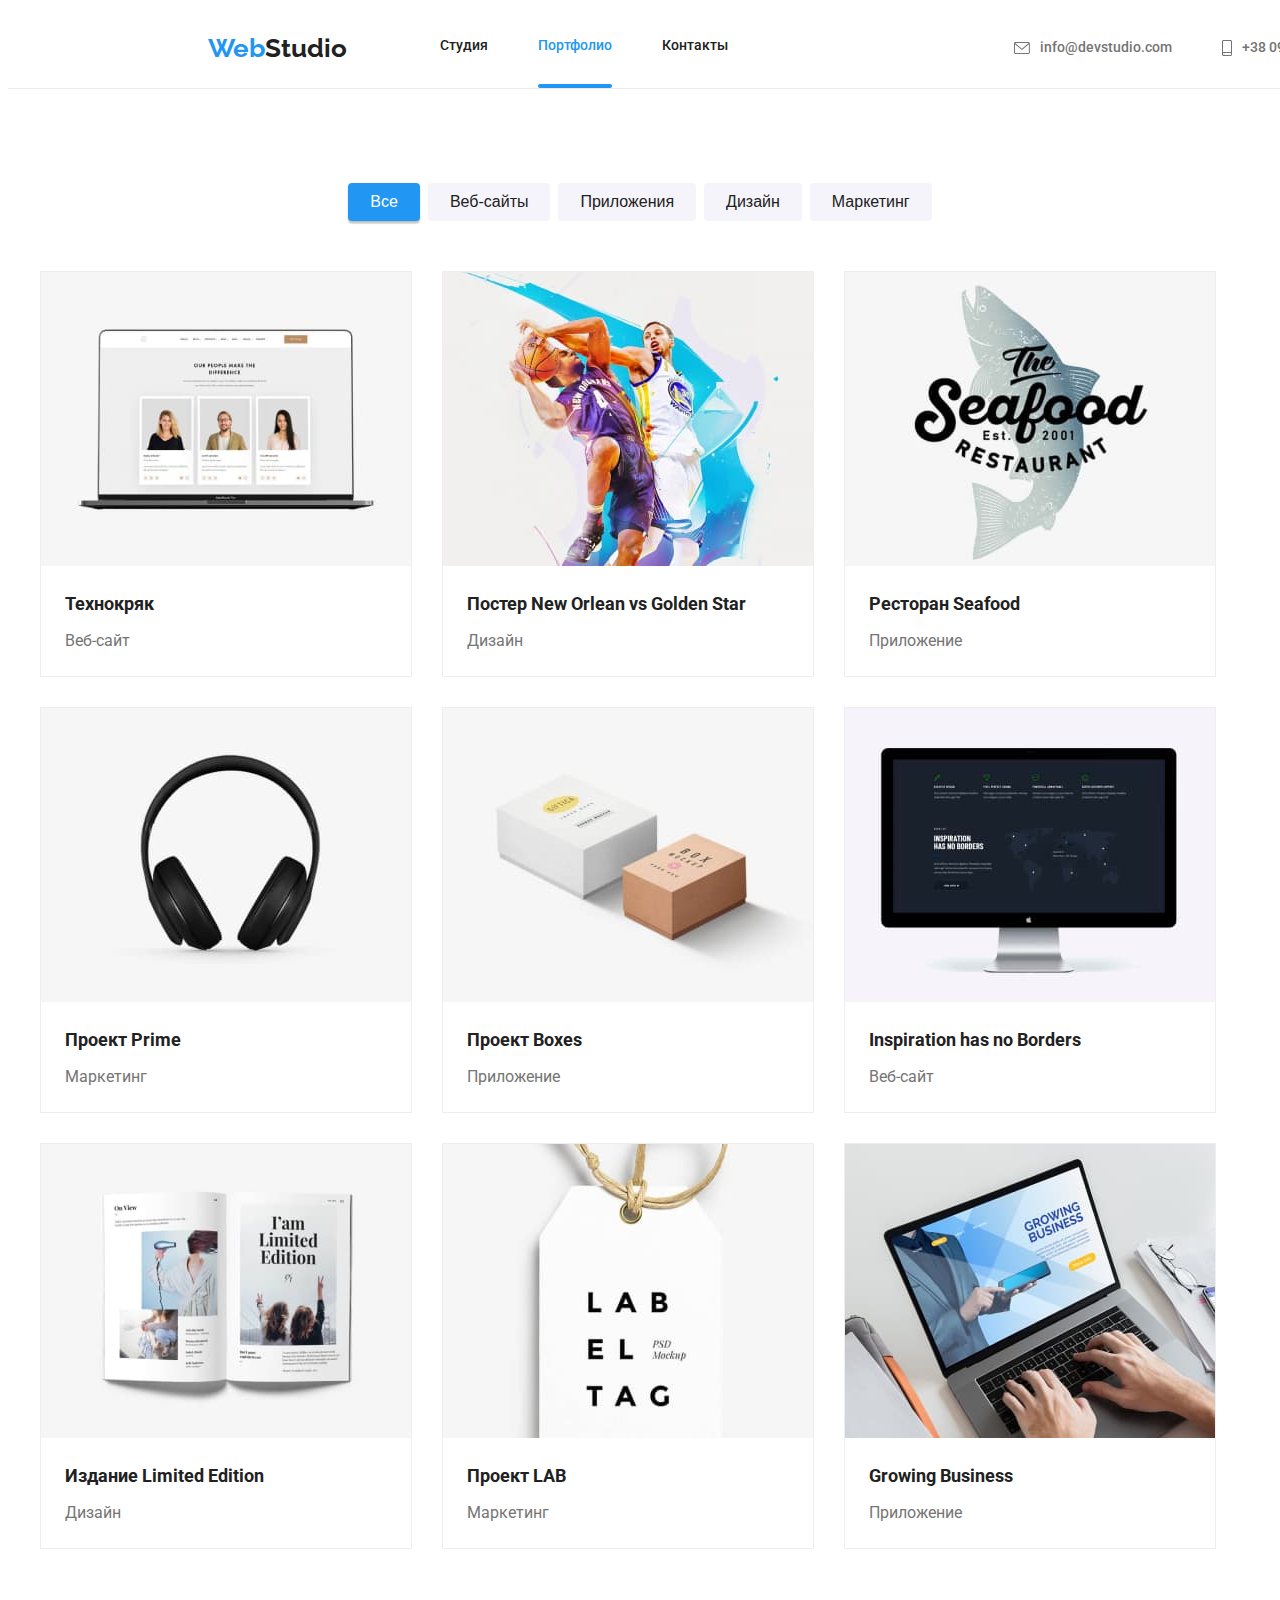
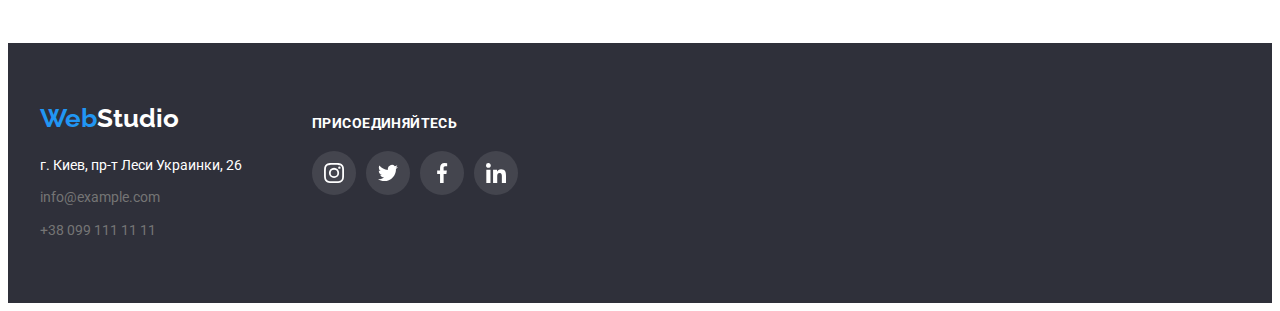
==== portfolio.html @ 3675301a "clone repository" ====
<!DOCTYPE html>
<html lang="ru">

<head>
    <meta charset="UTF-8">
    <meta http-equiv="X-UA-Compatible" content="IE=edge">
    <meta name="viewport" content="width=device-width, initial-scale=1.0">
    <title>WebStudio</title>
    <link rel="stylesheet" href="https://cdnjs.cloudflare.com/ajax/libs/modern-normalize/1.1.0/modern-normalize.min.css"
        integrity="sha512-wpPYUAdjBVSE4KJnH1VR1HeZfpl1ub8YT/NKx4PuQ5NmX2tKuGu6U/JRp5y+Y8XG2tV+wKQpNHVUX03MfMFn9Q=="
        crossorigin="anonymous" referrerpolicy="no-referrer" />
    <link rel="preconnect" href="https://fonts.googleapis.com">
    <link rel="preconnect" href="https://fonts.gstatic.com" crossorigin>
    <link href="https://fonts.googleapis.com/css2?family=Raleway:wght@700&family=Roboto:wght@400;500;700;900&display=swap"
        rel="stylesheet">
    <link href="./css/styles.css" rel="stylesheet">
</head>
<body>
    <header class="hat">
        <div class="container hat-container">
            <a href="./index.html" lang="en" class="logo hat-logo">
                <span class="logo-web">Web</span>Studio
            </a>
            <nav class="browsing">
                <ul class="site-browsing list">
                    <li class="nav-link">
                        <a class="browsing-link text-link" href="./index.html">
                            Студия
                        </a>
                    </li>
                    <li class="nav-link current-link">
                        <a class="browsing-link text-link current" href="./portfolio.html">
                            Портфолио
                        </a>
                    </li>
                    <li class="nav-link">
                        <a class="browsing-link text-link" href="">
                            Контакты
                        </a>
                    </li>
                </ul>
            </nav>
            <ul class="hat-list list">
                <li>
                    <a class="hat-link text-link" href="mailto:info@devstudio.com">
                        <svg class="icon-hat" width="16" height="12">
                            <use href="images/icons.svg#icon-envelope">
                            </use>
                        </svg>info@devstudio.com
                    </a>
                </li>
                <li>
                    <a class="hat-link text-link" href="tel:+380961111111">
                        <svg class="icon-hat" width="10" height="16">
                            <use href="images/icons.svg#icon-smartphone">
                            </use>
                        </svg>+38 096 111 11 11
                    </a>
                </li>
            </ul>
        </div>
    </header>
    <main>
        <section>
            <div class="container portfolio-container">
            <ul class="list-button list">
                <li class="link-button">
                    <button type="button" class="button-portfolio primary-button current-button">
                        Все
                    </button>
                </li>
                <li class="link-button">
                    <button type="button" class="button-portfolio primary-button">
                        Веб-сайты
                    </button>
                </li>
                <li class="link-button">
                    <button type="button" class="button-portfolio primary-button">
                        Приложения
                    </button>
                </li>
                <li class="link-button">
                    <button type="button" class="button-portfolio primary-button">
                        Дизайн
                    </button>
                </li>
                <li class="link-button">
                    <button type="button" class="button-portfolio primary-button">
                        Маркетинг
                    </button>
                </li>
            </ul>
            <ul class="portgolio-list list">
                <li class="portfolio-link">
                    <div class="portfolio-link-img-box">
                        <img src="./images/img.portfolio.1.jpg" alt="Ноутбук с фотографией трех людей" width="370" height="294"
                            class="portfolio-img">
                            <div class="portfolio-link-img-container">
                                <p>
                                Технокряк это современная площадка распространения коронавируса. Компании используют эту платформу для цифрового
                                шпионажа и атак на защищённые сервера конкурентов.
                                </p>
                            </div>
                    </div>
                    <h2 class="portfolio-title">
                        Технокряк
                    </h2>
                    <p class="portfolio-text">
                        Веб-сайт
                    </p>
                </li>
                <li class="portfolio-link">
                    <div class="portfolio-link-img-box">
                    <img src="./images/img.portfolio.2.jpg" alt="баскетболисты" width="370" height="294" class="portfolio-img">
                                                <div class="portfolio-link-img-container">
                                <p>
                                Технокряк это современная площадка распространения коронавируса. Компании используют эту платформу для цифрового
                                шпионажа и атак на защищённые сервера конкурентов.
                                </p>
                            </div>
                            </div>
                    <h2 class="portfolio-title">
                        Постер New Orlean vs Golden Star
                    </h2>
                    <p class="portfolio-text">
                        Дизайн
                    </p>
                </li>
                <li class="portfolio-link">
                    <div class="portfolio-link-img-box">
                    <img src="./images/img.portfolio.3.jpg" alt="логотип рыбного бизнеса" width="370" height="294" class="portfolio-img">
                    <div class="portfolio-link-img-container">
                    <p>
                    Технокряк это современная площадка распространения коронавируса. Компании используют эту платформу для цифрового
                    шпионажа и атак на защищённые сервера конкурентов.
                    </p>
                    </div>
                    </div>
                    <h2 class="portfolio-title">
                        Ресторан Seafood
                    </h2>
                    <p class="portfolio-text">
                        Приложение
                    </p>
                </li>
                <li class="portfolio-link">
                    <div class="portfolio-link-img-box">
                    <img src="./images/img.portfolio.4.jpg" alt="Черные наушники" width="370" height="294" class="portfolio-img">
                                                <div class="portfolio-link-img-container">
                                <p>
                                Технокряк это современная площадка распространения коронавируса. Компании используют эту платформу для цифрового
                                шпионажа и атак на защищённые сервера конкурентов.
                                </p>
                            </div>
                            </div>
                    <h2 class="portfolio-title">
                        Проект Prime
                    </h2>
                    <p class="portfolio-text">
                        Маркетинг
                    </p>
                </li>
                <li class="portfolio-link">
                    <div class="portfolio-link-img-box">
                    <img src="./images/img.portfolio.5.jpg" alt="белая коробка и обычная коробка поменьше" width="370" height="294" class="portfolio-img">
                    <div class="portfolio-link-img-container">
                        <p>
                            Технокряк это современная площадка распространения коронавируса. Компании используют эту платформу для цифрового
                            шпионажа и атак на защищённые сервера конкурентов.
                        </p>
                    </div>
                    </div>
                    <h2 class="portfolio-title">
                        Проект Boxes
                    </h2>
                    <p class="portfolio-text">
                        Приложение
                    </p>
                </li>
                <li class="portfolio-link">
                    <div class="portfolio-link-img-box">
                    <img src="./images/img.portfolio.6.jpg" alt="экран монитора" width="370" height="294" class="portfolio-img">
                                                <div class="portfolio-link-img-container">
                                <p>
                                Технокряк это современная площадка распространения коронавируса. Компании используют эту платформу для цифрового
                                шпионажа и атак на защищённые сервера конкурентов.
                                </p>
                            </div>
                            </div>
                    <h2 class="portfolio-title">
                        Inspiration has no Borders
                    </h2>
                    <p class="portfolio-text">
                        Веб-сайт
                    </p>
                </li>
                <li class="portfolio-link">
                    <div class="portfolio-link-img-box">
                    <img src="./images/img.portfolio.7.jpg" alt="журнал" width="370" height="294" class="portfolio-img">
                                                <div class="portfolio-link-img-container">
                                <p>
                                Технокряк это современная площадка распространения коронавируса. Компании используют эту платформу для цифрового
                                шпионажа и атак на защищённые сервера конкурентов.
                                </p>
                            </div>
                            </div>
                    <h2 class="portfolio-title">
                        Издание Limited Edition
                    </h2>
                    <p class="portfolio-text">
                        Дизайн
                    </p>
                </li>
                <li class="portfolio-link">
                    <div class="portfolio-link-img-box">
                    <img src="./images/img.portfolio.8.jpg" alt="красивая, белая бирка" width="370" height="294" class="portfolio-img">
                                                <div class="portfolio-link-img-container">
                                <p>
                                Технокряк это современная площадка распространения коронавируса. Компании используют эту платформу для цифрового
                                шпионажа и атак на защищённые сервера конкурентов.
                                </p>
                            </div>
                            </div>
                    <h2 class="portfolio-title">
                        Проект LAB
                    </h2>
                    <p class="portfolio-text">
                        Маркетинг
                    </p>
                </li>
                <li class="portfolio-link">
                    <div class="portfolio-link-img-box">
                    <img src="./images/img.portfolio.9.jpg" alt="макбук" width="370" height="294" class="portfolio-img">
                                                <div class="portfolio-link-img-container">
                                <p>
                                Технокряк это современная площадка распространения коронавируса. Компании используют эту платформу для цифрового
                                шпионажа и атак на защищённые сервера конкурентов.
                                </p>
                            </div>
                            </div>
                    <h2 class="portfolio-title">
                        Growing Business
                    </h2>
                    <p class="portfolio-text">
                        Приложение
                    </p>
                </li>
            </ul>
            </div>
        </section>
    </main>
    <footer class="cellar">
        <div class="container cellar-container">
            <div class="cellar-contact-container">
                <a href="./" lang="en" class="logo cellar-logo">
                    <span class="logo-web">Web</span>Studio
                </a>
                <address class="cellar-link">
                    <a class="cellar-link text-cellar location" href="https://goo.gl/maps/cegaFSzmEe4wthp77" target="_blank"
                        rel="noopener noreferrer">
                        г. Киев, пр-т Леси Украинки, 26
                    </a>
                    <a class="cellar-link text-cellar post" href="mailto:info@example.com">
                        info@example.com
                    </a>
                    <a class="cellar-link text-cellar" href="tel:+380991111111">
                        +38 099 111 11 11
                    </a>
                </address>
            </div>
            <div class="container-reference">
                <h3 class="reference-title">
                    ПРИСОЕДИНЯЙТЕСЬ
                </h3>
                <ul class="list-icon list-icon-cellar">
                    <li class="link-icon link-icon-cellar">
                        <a class="icon-reference con-reference-cellar" href="#">
                            <svg class="icon-team icon-team-cellar" width="20" height="20">
                                <use href="images/icons.svg#icon-instagram"></use>
                            </svg>
                        </a>
                    </li>
                    <li class="link-icon link-icon-cellar">
                        <a class="icon-reference con-reference-cellar" href="#">
                            <svg class="icon-team icon-team-cellar" width="20" height="20">
                                <use href="images/icons.svg#icon-twitter"></use>
                            </svg>
                        </a>
                    </li>
                    <li class="link-icon link-icon-cellar">
                        <a class="icon-reference con-reference-cellar" href="#">
                            <svg class="icon-team icon-team-cellar" width="20" height="20">
                                <use href="images/icons.svg#icon-facebook"></use>
                            </svg>
                        </a>
                    </li>
                    <li class="link-icon link-icon-cellar">
                        <a class="icon-reference con-reference-cellar" href="#">
                            <svg class="icon-team icon-team-cellar" width="20" height="20">
                                <use href="images/icons.svg#icon-linkedin"></use>
                            </svg>
                        </a>
                    </li>
                </ul>
            </div>
        </div>
    </footer>
</body>
---- css/styles.css ----
:root {
  --accent-color: #2196f3;
  --brand-color: #2f303a;
  --text-color: #212121;
  --svg-color: #afb1b8;
}

body {
  font-family: 'Roboto', sans-serif;
  color: var(--text-color);
  background-color: #ffffff;
}

h1,
h2,
h3,
h4,
h4,
h5,
p {
  margin: 0;
}
ul {
  margin: 0;
  padding: 0;
}

img {
  display: block;
}

.container {
  width: 1200px;
  padding-left: 15px;
  padding-right: 15px;
  margin-left: auto;
  margin-right: auto;
}

/* background color for section */

.hat {
  background-color: #ffffff;
}
.hat {
  min-width: 1600px;
  max-height: 80px;
  border-bottom-width: 1px;
  border-bottom-style: solid;
  border-bottom-color: rgba(236, 236, 236, 1);
}
.hero {
  background-color: #2f303a;
  padding-top: 200px;
  padding-bottom: 210px;
  max-height: 600px;
  min-width: 1600px;
  margin-right: auto;
  margin-left: auto;
}
.team-content {
  background-color: #f5f4fa;
  padding-top: 94px;
  padding-bottom: 94px;
}
.cellar {
  background-color: #2f303a;
  padding-top: 60px;
  padding-bottom: 60px;
}

/* text style section */
/* header*/
.logo {
  font-family: 'Raleway', sans-serif;
  font-weight: bold;
  font-size: 26px;
  line-height: 1.19;
  text-decoration: none;
  color: var(--text-color);
}
.logo:hover,
.logo:focus {
  color: var(--accent-color);
}
.cellar-logo {
  color: #ffffff;
  display: block;
  /* margin-bottom: 20px; */
}
.logo-web {
  color: var(--accent-color);
}

.text-link {
  font-weight: 500;
  font-size: 14px;
  line-height: 1.14;
}
/* header svg */
.icon-hat {
  margin-right: 10px;
  fill: currentColor;
}
.hat-link:focus .icon-hat,
.hat-link:hover .icon-hat {
  fill: currentColor;
}
/* hero */
.hero-title {
  font-weight: 900;
  font-size: 44px;
  line-height: 1.36;
  max-width: 969px;
  text-align: center;
  color: #ffffff;
  margin-bottom: 40px;
  width: 696px;
  margin-left: auto;
  margin-right: auto;
  letter-spacing: 0.06em;
}
.hero-button:focus {
  line-height: 1.6;
  color: #ffffff;
  background-color: #188ce8;
}
.hero-button {
  font-weight: bold;
  font-size: 16px;
  line-height: 30px;
  display: block;
  text-align: center;
  background-color: var(--accent-color);
  color: #ffffff;
  margin-left: auto;
  margin-right: auto;
  padding-top: 10px;
  padding-left: 30px;
  padding-bottom: 10px;
  padding-right: 30px;
  border-radius: 4px;
  border: none;
}
.backdrop {
  position: fixed;
  top: 0;
  left: 0;
  width: 100%;
  height: 100%;
  background-color: rgba(0, 0, 0, 0.2);
  transition: opacity 250ms cubic-bezier(0.4, 0, 0.2, 1);
}
.backdrop.is-hidden {
  opacity: 0;
  pointer-events: none;
  visibility: hidden;
}
.modal {
  position: absolute;
  width: 528px;
  height: 581px;
  top: 50%;
  left: 50%;
  transform: translate(-50%, -50%);
  background-color: #ffffff;
  box-shadow: 0px 1px 3px rgba(0, 0, 0, 0.12), 0px 1px 1px rgba(0, 0, 0, 0.14),
    0px 2px 1px rgba(0, 0, 0, 0.2);
  border-radius: 4px;
}
.close-button {
  position: absolute;
  width: 30px;
  height: 30px;
  top: 8px;
  right: 8px;
  display: block;
  border-radius: 50%;
  border: 1px solid rgba(0, 0, 0, 0.1);
  box-sizing: border-box;
  background-image: url(../images/close.svg);
  background-position: center;
  background-repeat: no-repeat;
  cursor: pointer;
  /* background-color: var(--accent-color); */
}
.close-button:hover,
.close-button:focus {
  border: 1px solid rgba(0, 0, 0, 0.4);
}
.hero {
  background-color: #2f303a66;
  background-image: linear-gradient(rgba(47, 48, 58, 0.4), rgba(47, 48, 58, 0.4)),
    url(../images/Img.hero.jpg);
  background-size: cover;
  background-repeat: no-repeat;
}

/* section about - svg */
.about-svg-list {
  list-style: none;
  display: flex;
  margin-bottom: 30px;
}
.about-svg-link {
  width: 270px;
  height: 120px;
  background-color: #f5f4fa;
  border-radius: 4px;
  display: flex;
  justify-content: center;
  align-items: center;
}
.about-svg-link:not(:last-child) {
  margin-right: 30px;
}

/* section about */
.about {
  padding-top: 94px;
  padding-bottom: 94px;
}
.about-list {
  display: flex;
}
.about-title {
  font-weight: bold;
  font-size: 14px;
  line-height: 1.14;
  margin-bottom: 10px;
}
.about-text {
  font-weight: normal;
  font-size: 14px;
  line-height: 1.71;
  color: #757575;
  width: 270px;
}
.about-link:not(:last-child) {
  margin-right: 30px;
}
/*section about-computer  */
.about-computer {
  padding-bottom: 94px;
}

.title-main {
  font-weight: bold;
  font-size: 36px;
  line-height: 1.16;
  text-align: center;
  margin-bottom: 50px;
}

/* section team-content */
.text-team {
  font-weight: 500;
  font-size: 16px;
  line-height: 1.18;
  text-align: center;
  margin-top: 30px;
  margin-bottom: 10px;
}
.text-profession {
  font-weight: normal;
  font-size: 16px;
  line-height: 1.18;
  text-align: center;
  color: #757575;
  margin-bottom: 16px;
}
/* svg team section */
.list-icon {
  list-style: none;
  display: flex;
  margin-left: 32px;
  margin-bottom: 30px;
}
.link-icon {
  background-color: #ffffff;
  border-radius: 50%;
  display: flex;
}
.link-icon:not(:last-child) {
  margin-right: 10px;
}
.icon-reference {
  width: 44px;
  height: 44px;
  border-radius: 50%;
  display: flex;
  justify-content: center;
  align-items: center;
}
.icon-team {
  fill: var(--svg-color);
}
.icon-reference:focus,
.icon-reference:hover {
  background-color: var(--accent-color);
}
.icon-reference:focus .icon-team,
.icon-reference:hover .icon-team {
  fill: #fff;
}

/* out - customer - section */
.our-customers {
  padding-top: 94px;
  padding-bottom: 94px;
}
.customers-list {
  list-style: none;
  display: flex;
}

.cutomers-web {
  width: 170px;
  height: 92px;
  border: 1px solid #afb1b8;
  box-sizing: border-box;
  border-radius: 4px;
  display: flex;
  justify-content: center;
  align-items: center;
}
.cutomers-web:hover,
.cutomers-web:focus {
  border-color: var(--accent-color);
}
.customers-svg {
  fill: var(--svg-color);
}
.cutomers-web:hover .customers-svg,
.cutomers-web:focus .customers-svg {
  fill: var(--accent-color);
}
.cutomers-link:not(:last-child) {
  margin-right: 30px;
}

/* cellar or footer section */

.cellar-container {
  display: flex;
}
.cellar-contact-container {
  display: flex;
  flex-direction: column;
}
.text-cellar {
  font-weight: normal;
  font-size: 14px;
  line-height: 1.71;
  font-style: normal;
}
/* cellar come to us section */
.container-reference {
  width: 206px;
  height: 80px;
  margin-left: 70px;
  margin-top: 12px;
}
.reference-title {
  font-family: Roboto;
  font-style: normal;
  font-weight: bold;
  font-size: 14px;
  line-height: 1.17;
  letter-spacing: 0.03em;
  color: #ffffff;
}
.list-icon-cellar {
  margin-top: 20px;
  margin-left: 0;
}
.link-icon-cellar {
  background-color: #ffffff1a;
}
.icon-team-cellar {
  fill: #ffffff;
}
/* portfolio content */
.button-portfolio:focus {
  background-color: var(--accent-color);
  color: #ffffff;
  box-shadow: 0px 3px 1px rgba(0, 0, 0, 0.1), 0px 1px 2px rgba(0, 0, 0, 0.08),
    0px 2px 2px rgba(0, 0, 0, 0.12);
  border-radius: 4px;
}
.button-portfolio:hover {
  box-shadow: 0px 3px 1px rgba(0, 0, 0, 0.1), 0px 1px 2px rgba(0, 0, 0, 0.08),
    0px 2px 2px rgba(0, 0, 0, 0.12);
  border-radius: 4px;
}
.button-portfolio {
  font-style: normal;
  font-weight: 500;
  font-size: 16px;
  line-height: 1.62;
  text-align: center;
  color: #212121;
  background-color: #f5f4fa;
  border-radius: 4px;
  padding: 6px 22px 6px 22px;
  border: solid #f5f4fa;
  border: none;
}
.portfolio-title {
  font-style: normal;
  font-weight: bold;
  font-size: 18px;
  line-height: 2;
  margin-top: 20px;
  margin-bottom: 4px;
  padding-left: 24px;
  padding-right: 24px;
}
.portfolio-text {
  font-style: normal;
  font-weight: normal;
  font-size: 16px;
  line-height: 1.87;
  color: #757575;
  padding-left: 24px;
  padding-right: 24px;
}
/* __________________ */
.list {
  list-style: none;
}
.browsing-link {
  text-decoration: none;
  color: var(--text-color);
}

.hat-link,
.cellar-link {
  text-decoration: none;
  color: #757575;
}

.studio-link:active {
  color: #2196f3;
}

.browsing-link:hover,
.browsing-link:focus {
  color: var(--accent-color);
}

.cellar-link:hover,
.cellar-link:focus {
  color: var(--accent-color);
}

.hat-link:hover,
.hat-link:focus {
  color: var(--accent-color);
}

/* ______ */

.browsing-link:active {
  color: var(--brand-color);
}

.cellar-link:active {
  color: var(--text-color);
}

/*work with text*/

.primary-button {
  cursor: pointer;
}
.current {
  color: var(--accent-color);
  position: relative;
}
.current-link::after {
  content: '';
  display: block;
  width: inherit;
  height: 4px;
  border-radius: 2px;
  background-color: var(--accent-color);
}
.current-button {
  background-color: var(--accent-color);
  color: #ffffff;
  box-shadow: 0px 3px 1px rgba(0, 0, 0, 0.1), 0px 1px 2px rgba(0, 0, 0, 0.08),
    0px 2px 2px rgba(0, 0, 0, 0.12);
  border-radius: 4px;
}

/* block design */

.site-browsing {
  display: flex;
}
.hat-logo {
  margin-right: 93px;
}
.browsing-link {
  display: block;
  padding-top: 30px;
  padding-bottom: 30px;
}
.nav-link {
  max-height: 80px;
}
.nav-link:not(:last-child) {
  margin-right: 50px;
}

.hat-container {
  max-height: 80px;
  display: flex;
  align-items: center;
}

.hat-list {
  display: flex;
  margin-left: auto;
}
.hat-link {
  margin-right: 50px;
  display: flex;
  align-items: center;
}
.computer-list {
  display: flex;
}
.computer-link:not(:last-child) {
  margin-right: 30px;
}
.computer-link-container {
}
.computer-link:hover .computer-link-container,
.computer-link:focus .computer-link-container {
  transform: translateY(-100%);
}
.computer-link {
  position: relative;
  overflow: hidden;
}
.computer-link-container {
  text-align: center;
  display: flex;
  position: absolute;
  justify-content: center;
  align-items: center;
  width: 100%;
  height: 70px;
  color: #ffffff;
  background-color: rgba(47, 48, 58, 0.8);
  transform: translateY(0);
  transition: transform 250ms cubic-bezier(0.4, 0, 0.2, 1);
}

.transform-text {
  font-family: Roboto;
  font-style: normal;
  font-weight: bold;
  font-size: 14px;
  line-height: 1.14;
  letter-spacing: 0.03em;
  text-transform: uppercase;
}
.team-list {
  display: flex;
}
.team-link {
  background-color: #ffffff;
  box-shadow: 0px 1px 3px rgba(0, 0, 0, 0.12), 0px 1px 1px rgba(0, 0, 0, 0.14),
    0px 2px 1px rgba(0, 0, 0, 0.2);
  border-radius: 0px 0px 4px 4px;
}
.team-link:not(:last-child) {
  margin-right: 30px;
}
.cellar-link {
  display: flex;
  flex-direction: column;
}
.location {
  margin-top: 20px;
  margin-bottom: 9px;
  color: rgba(255, 255, 255, 1);
}
.post {
  margin-bottom: 9px;
}

/* /* PORTFOLIO  */

.list-button {
  display: flex;
  justify-content: center;
  margin-bottom: 50px;
}
.link-button:not(:last-child) {
  margin-right: 8px;
}

.portgolio-list {
  display: flex;
  flex-wrap: wrap;
}
.portfolio-link {
  margin-right: 30px;
  margin-bottom: 30px;
  background-color: #ffffff;
  border: 1px solid #eeeeee;
  box-sizing: border-box;
  padding-bottom: 20px;
  overflow: hidden;
}
.portfolio-link:hover {
  border: 1px solid #eeeeee;
  box-sizing: border-box;
  box-shadow: 0px 1px 1px rgba(0, 0, 0, 0.12), 0px 4px 4px rgba(0, 0, 0, 0.06),
    1px 4px 6px rgba(0, 0, 0, 0.16);
}

.portfolio-link-img-box {
  overflow: hidden;
  position: relative;
}
.portfolio-link-img-container {
  position: absolute;
  width: 370px;
  height: 294px;
  padding-top: 63px;
  padding-right: 24px;
  padding-bottom: 63px;
  padding-left: 24px;
  background-color: rgba(33, 150, 243, 0.9);
  transform: translateY(1%);
  transition: transform 1000ms cubic-bezier(0.4, 0, 0.2, 1);
}
.portfolio-link-img-container p {
  position: absolute;
  color: #ffffff;
  font-family: Roboto;
  font-style: normal;
  font-weight: normal;
  font-size: 18px;
  line-height: 1.55;
  letter-spacing: 0.03em;
}
.portfolio-link:hover .portfolio-link-img-container {
  transform: translateY(-100%);
}
.portfolio-link:nth-child(3n) {
  margin-right: 0;
}
.portfolio-link:nth-child(n + 7) {
  margin-bottom: 0;
}
.portfolio-container {
  padding-top: 94px;
  padding-bottom: 94px;
  padding-right: 12px;
  padding-left: 12px;
}
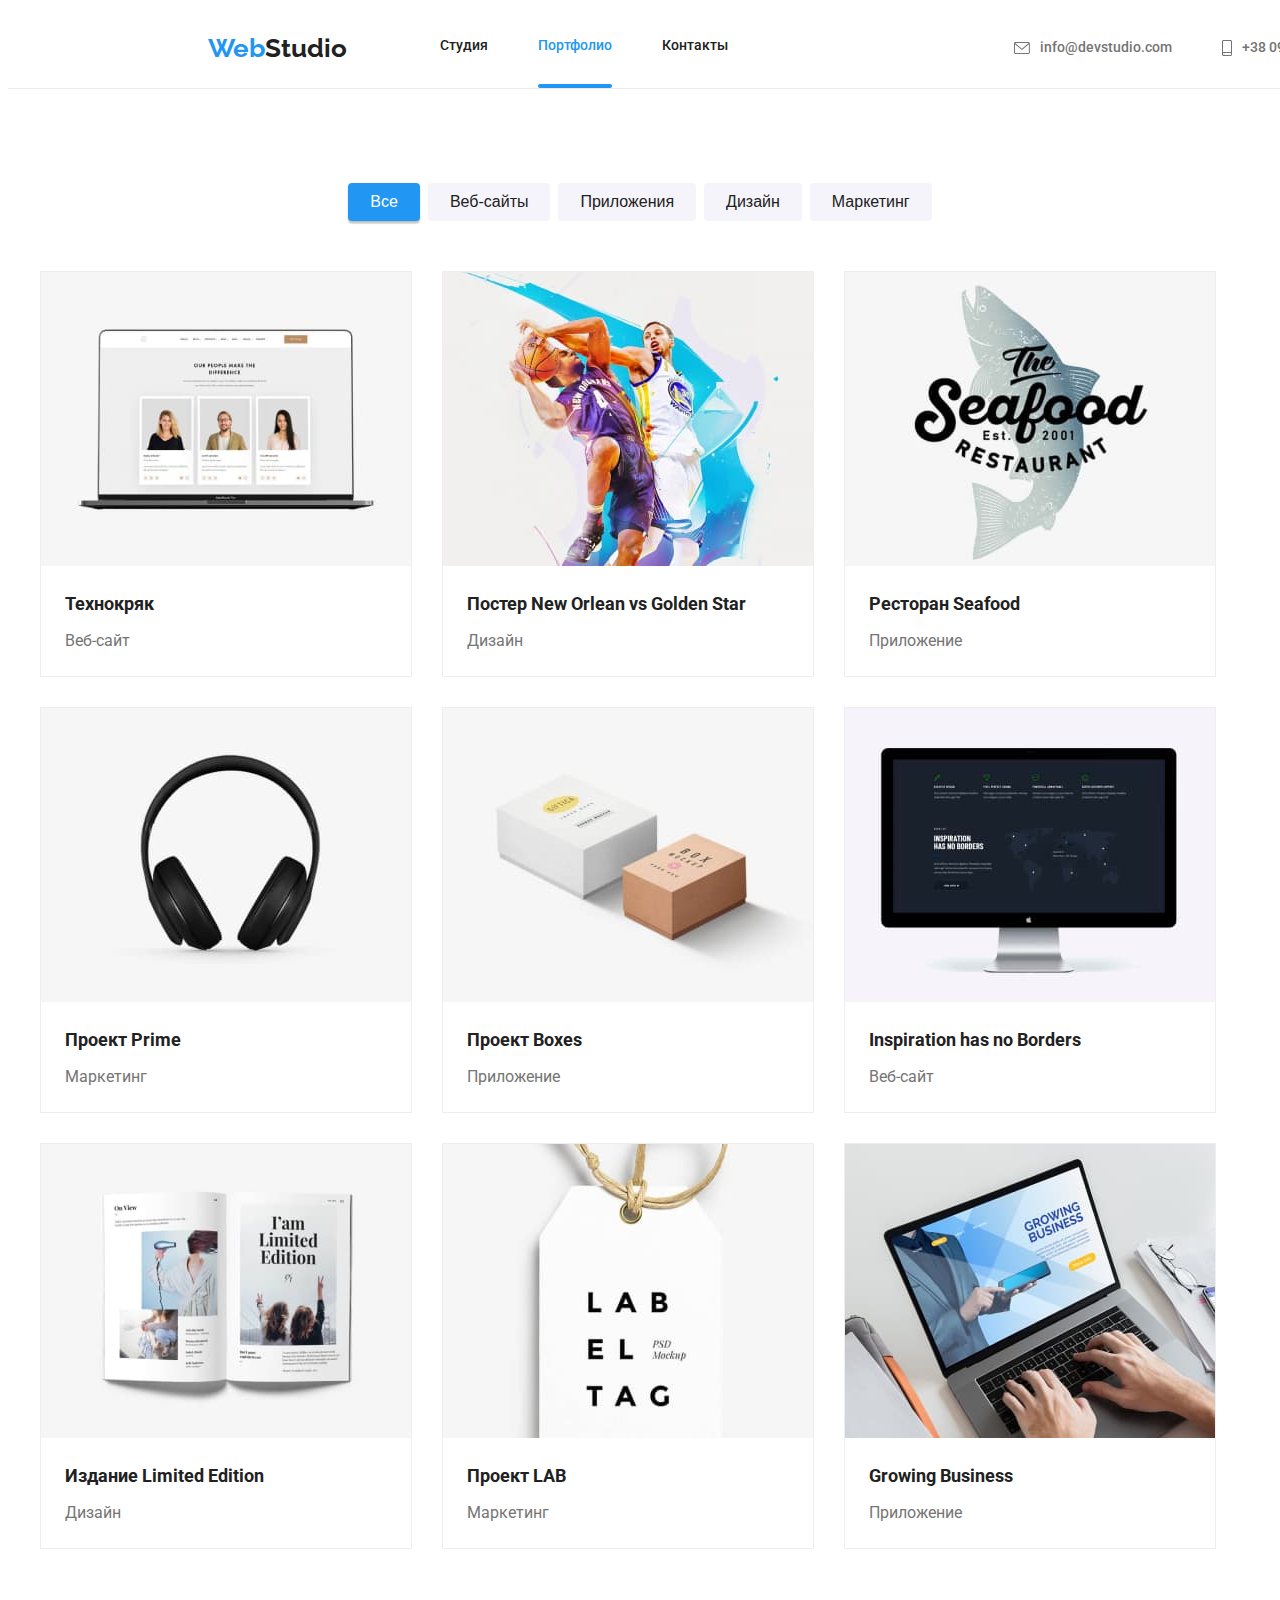
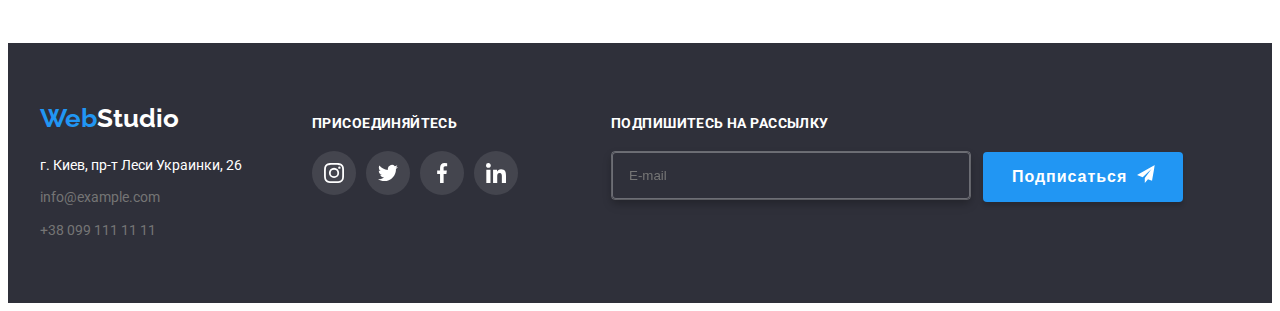
==== commit eae1c5ba: "well done!" ====
--- a/portfolio.html
+++ b/portfolio.html
@@ -303,6 +303,22 @@
                     </li>
                 </ul>
             </div>
+            <div class="telegram">
+                <h3 class="reference-title">
+                    ПОДПИШИТЕСЬ НА РАССЫЛКУ
+                </h3>
+                <form>
+                    <div class="cellar-email">
+                        <input class="cellar-email-input" type="email" name="email" placeholder="E-mail">
+                    </div>
+                </form>
+            </div>
+            <button type="submit" class="telegram-btn">Подписаться
+                <svg width="24" height="24" class="svg-cellar-btn">
+                    <use href="images/icons.svg#icon-icon-send">
+                    </use>
+                </svg>
+            </button>
         </div>
     </footer>
 </body>--- a/css/styles.css
+++ b/css/styles.css
@@ -142,6 +142,9 @@
   border-radius: 4px;
   border: none;
 }
+
+/* modal section */
+
 .backdrop {
   position: fixed;
   top: 0;
@@ -159,7 +162,7 @@
 .modal {
   position: absolute;
   width: 528px;
-  height: 581px;
+  min-height: 581px;
   top: 50%;
   left: 50%;
   transform: translate(-50%, -50%);
@@ -167,6 +170,10 @@
   box-shadow: 0px 1px 3px rgba(0, 0, 0, 0.12), 0px 1px 1px rgba(0, 0, 0, 0.14),
     0px 2px 1px rgba(0, 0, 0, 0.2);
   border-radius: 4px;
+  padding-top: 40px;
+  padding-right: 39px;
+  padding-bottom: 40px;
+  padding-left: 41px;
 }
 .close-button {
   position: absolute;
@@ -178,15 +185,150 @@
   border-radius: 50%;
   border: 1px solid rgba(0, 0, 0, 0.1);
   box-sizing: border-box;
-  background-image: url(../images/close.svg);
+  cursor: pointer;
+}
+.close-modal-svg {
+  background-size: cover;
+  fill: #000;
+}
+
+.close-button:hover .close-modal-svg {
+  fill: var(--accent-color);
+}
+
+.title-modal {
+  font-weight: bold;
+  font-size: 20px;
+  line-height: 1.15;
+  letter-spacing: 0.03em;
+  margin-bottom: 12px;
+  color: #212121;
+}
+.name-container > input,
+.tel-container > input,
+.email-container > input {
+  width: 448px;
+  height: 40px;
+  padding-left: 32px;
+  border: 1px solid rgba(33, 33, 33, 0.2);
+  box-sizing: border-box;
+  border-radius: 4px;
+  outline: none;
+}
+.name-container,
+.tel-container,
+.email-container {
+  position: relative;
+}
+
+.name-container > label,
+.tel-container > label,
+.email-container > label,
+.comment-container > label {
+  font-size: 12px;
+  line-height: 1.17;
+  letter-spacing: 0.01em;
+  color: #757575;
+}
+
+.svg-input {
+  position: absolute;
+  left: 15px;
+  bottom: 11px;
+}
+.input {
+  margin-left: auto;
+  margin-right: auto;
+  margin-bottom: 10px;
+  display: flex;
+  flex-direction: column;
+}
+input:hover {
+  border-color: var(--accent-color);
+}
+input:hover ~ .svg-input {
+  fill: var(--accent-color);
+}
+.input label {
+  margin-bottom: 4px;
+  font-family: Roboto;
+  font-style: normal;
+  font-weight: normal;
+  font-size: 12px;
+  line-height: 1.66;
+  letter-spacing: 0.01em;
+  color: #757575;
+}
+textarea {
+  resize: none;
+  width: 448px;
+  height: 120px;
+  padding-top: 12px;
+  padding-left: 16px;
+  padding-bottom: 12px;
+  padding-right: 16px;
+}
+.hide-me {
+  position: absolute;
+  width: 1px;
+  height: 1px;
+  margin: -1px;
+  border: 0;
+  padding: 0;
+  clip: rect(0 0 0 0);
+  overflow: hidden;
+}
+.alternative-checkbox-svg {
+  display: inline-block;
+  width: 16px;
+  height: 15px;
+  border-radius: 2px;
+  border: 2px solid #212121;
+  margin-right: 8px;
+  background-clip: border-box;
+}
+.hide-me:checked + span > .alternative-checkbox-svg {
   background-position: center;
   background-repeat: no-repeat;
+  background-size: cover;
+  background-color: var(--accent-color);
+  border-radius: 2px;
+  border-color: var(--accent-color);
+}
+.i-accept {
+  font-size: 14px;
+  line-height: 1.71;
+  letter-spacing: 0.03em;
+  color: #757575;
+}
+.signature-container {
+  margin-top: 20px;
+  margin-bottom: 30px;
+}
+.btn-form {
+  width: 200px;
+  height: 50px;
+  padding: 10px 55px 10px 56px;
+  margin-right: auto;
+  margin-left: auto;
+  border-radius: 4px;
+  box-shadow: 0px 4px 4px rgba(0, 0, 0, 0.15);
+  border: none;
+  display: block;
+  color: #ffffff;
+  background-color: var(--accent-color);
   cursor: pointer;
-  /* background-color: var(--accent-color); */
-}
-.close-button:hover,
-.close-button:focus {
-  border: 1px solid rgba(0, 0, 0, 0.4);
+  font-weight: bold;
+  font-size: 16px;
+  line-height: 1.87;
+  display: flex;
+  align-items: center;
+  text-align: center;
+  letter-spacing: 0.06em;
+}
+.btn-form:hover,
+.btn-form:focus {
+  background-color: #188ce8;
 }
 .hero {
   background-color: #2f303a66;
@@ -361,6 +503,28 @@
   margin-left: 70px;
   margin-top: 12px;
 }
+
+.list-icon-cellar {
+  margin-top: 20px;
+  margin-left: 0;
+}
+.link-icon-cellar {
+  background-color: #ffffff1a;
+}
+.icon-team-cellar {
+  fill: #ffffff;
+}
+.telegram {
+  margin-top: 12px;
+  margin-left: 93px;
+}
+.cellar-email {
+  margin-top: 20px;
+  border: 1px solid rgba(255, 255, 255, 0.3);
+  box-sizing: border-box;
+  filter: drop-shadow(0px 4px 4px rgba(0, 0, 0, 0.15));
+  border-radius: 4px;
+}
 .reference-title {
   font-family: Roboto;
   font-style: normal;
@@ -370,15 +534,42 @@
   letter-spacing: 0.03em;
   color: #ffffff;
 }
-.list-icon-cellar {
-  margin-top: 20px;
-  margin-left: 0;
-}
-.link-icon-cellar {
-  background-color: #ffffff1a;
-}
-.icon-team-cellar {
-  fill: #ffffff;
+.cellar-email-input {
+  width: 358px;
+  padding-top: 15px;
+  padding-bottom: 15px;
+  padding-left: 16px;
+  outline: none;
+  border: 1px solid rgba(255, 255, 255, 0.3);
+  box-sizing: border-box;
+  filter: drop-shadow(0px 4px 4px rgba(0, 0, 0, 0.15));
+  border-radius: 4px;
+  color: #ffffff;
+  background-color: var(--brand-color);
+}
+
+.telegram-btn {
+  display: flex;
+  width: 200px;
+  height: 50px;
+  margin-left: 12px;
+  margin-top: 49px;
+  padding-top: 10px;
+  padding-right: 28px;
+  padding-bottom: 10px;
+  padding-left: 29px;
+  background: #2196f3;
+  color: #ffffff;
+  box-shadow: 0px 4px 4px rgba(0, 0, 0, 0.15);
+  border-radius: 4px;
+  font-weight: bold;
+  font-size: 16px;
+  line-height: 1.87;
+  letter-spacing: 0.06em;
+  border: none;
+}
+.svg-cellar-btn {
+  margin-left: 10px;
 }
 /* portfolio content */
 .button-portfolio:focus {
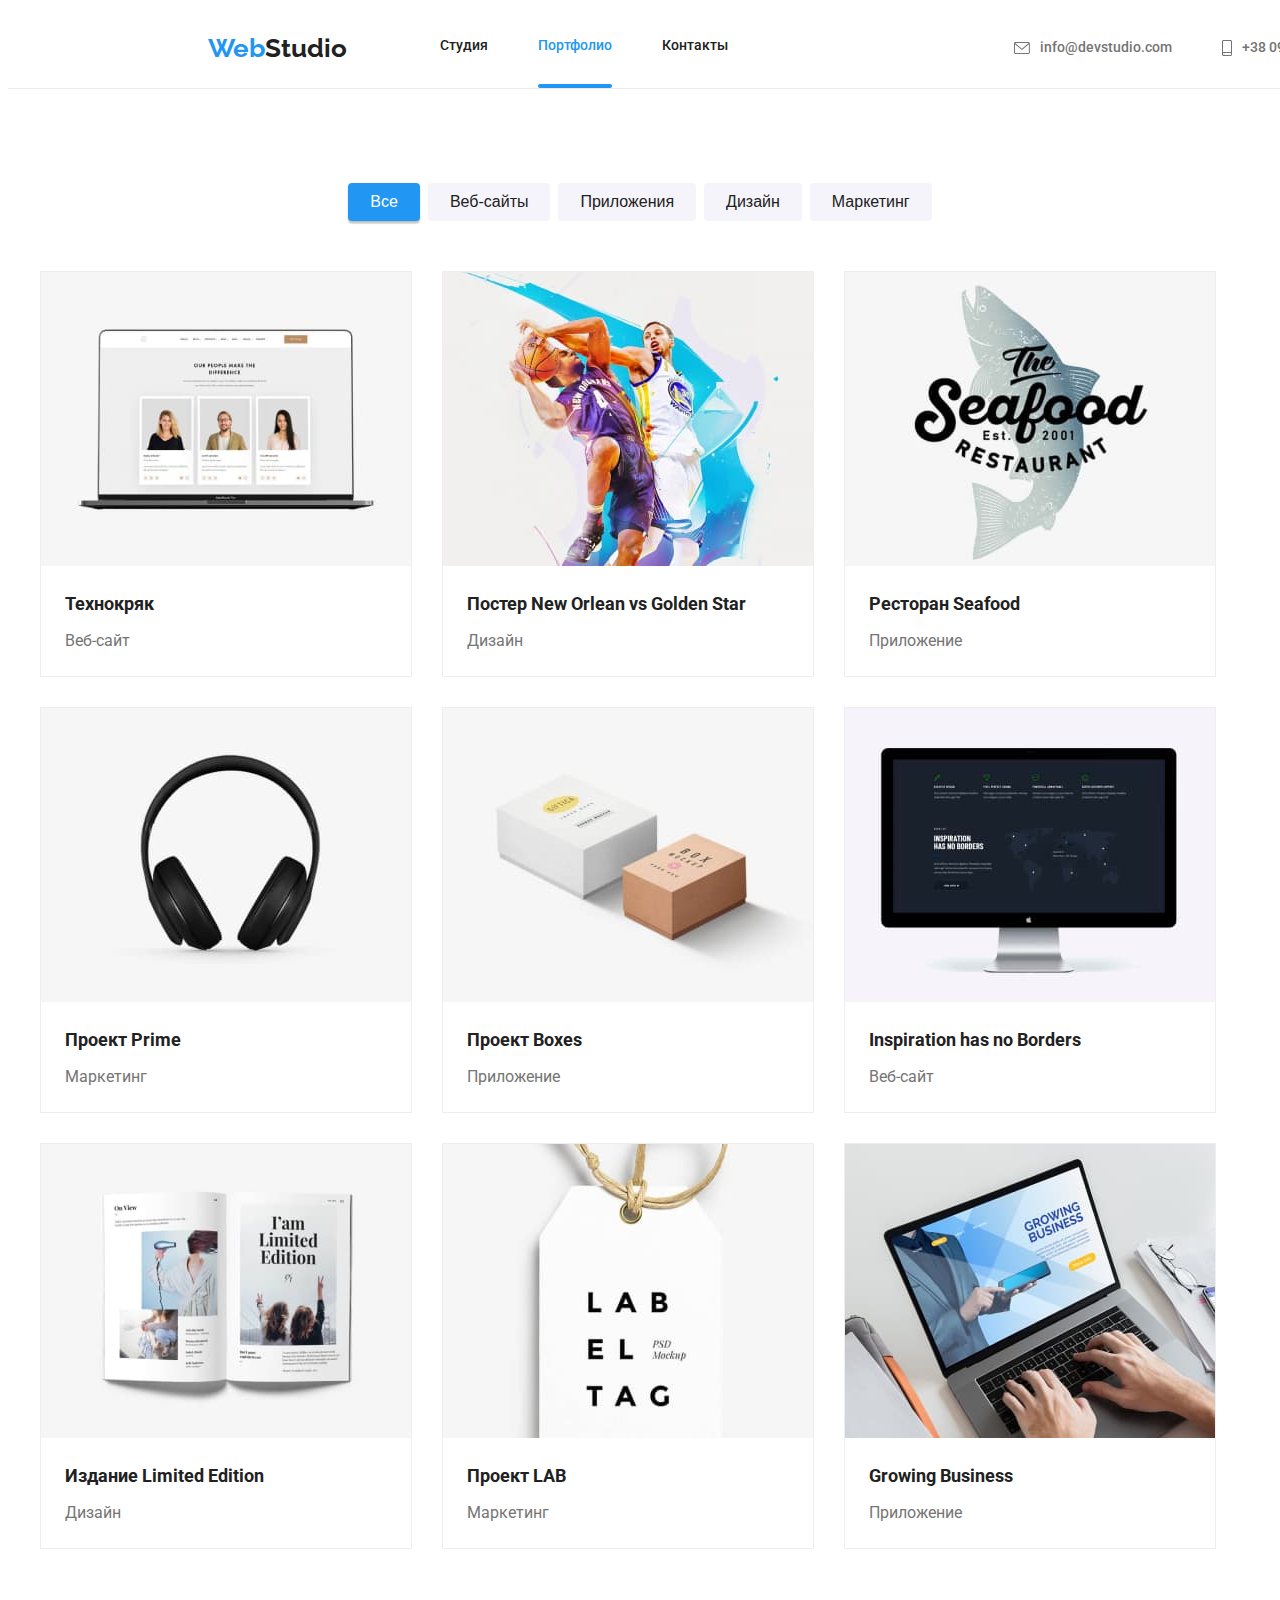
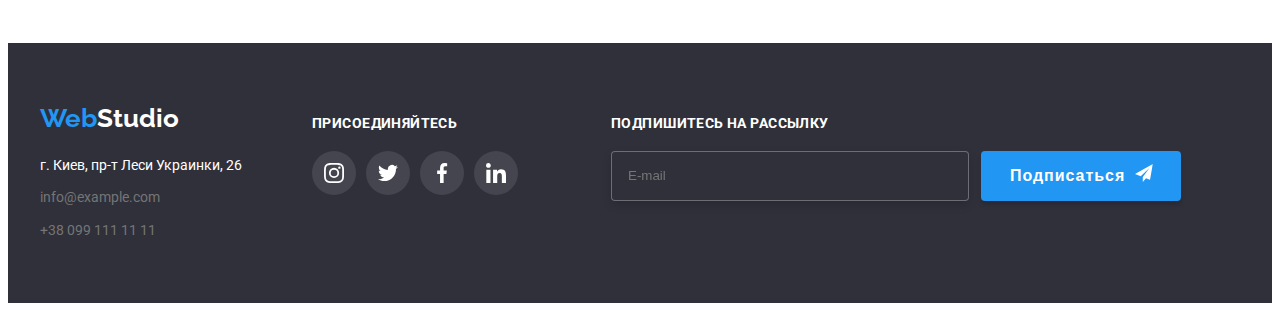
==== commit cc0c6aee: "rework done" ====
--- a/portfolio.html
+++ b/portfolio.html
@@ -310,15 +310,15 @@
                 <form>
                     <div class="cellar-email">
                         <input class="cellar-email-input" type="email" name="email" placeholder="E-mail">
+                        <button type="submit" class="telegram-btn">Подписаться
+                            <svg width="24" height="24" class="svg-cellar-btn">
+                                <use href="images/icons.svg#icon-icon-send">
+                                </use>
+                            </svg>
+                        </button>
                     </div>
                 </form>
             </div>
-            <button type="submit" class="telegram-btn">Подписаться
-                <svg width="24" height="24" class="svg-cellar-btn">
-                    <use href="images/icons.svg#icon-icon-send">
-                    </use>
-                </svg>
-            </button>
         </div>
     </footer>
 </body>--- a/css/styles.css
+++ b/css/styles.css
@@ -209,7 +209,7 @@
 .email-container > input {
   width: 448px;
   height: 40px;
-  padding-left: 32px;
+  padding-left: 42px;
   border: 1px solid rgba(33, 33, 33, 0.2);
   box-sizing: border-box;
   border-radius: 4px;
@@ -268,6 +268,12 @@
   padding-bottom: 12px;
   padding-right: 16px;
 }
+.signature-container {
+  margin-top: 20px;
+  margin-bottom: 30px;
+  margin-right: 7px;
+  margin-left: 13px;
+}
 .hide-me {
   position: absolute;
   width: 1px;
@@ -278,22 +284,30 @@
   clip: rect(0 0 0 0);
   overflow: hidden;
 }
+
+.opacity {
+  display: inline-block;
+  width: 16px;
+  height: 15px;
+  margin-right: 7px;
+}
+
 .alternative-checkbox-svg {
   display: inline-block;
   width: 16px;
   height: 15px;
   border-radius: 2px;
   border: 2px solid #212121;
-  margin-right: 8px;
   background-clip: border-box;
 }
-.hide-me:checked + span > .alternative-checkbox-svg {
+.hide-me:checked + label > span > .alternative-checkbox-svg {
   background-position: center;
   background-repeat: no-repeat;
   background-size: cover;
   background-color: var(--accent-color);
   border-radius: 2px;
   border-color: var(--accent-color);
+  background-clip: border-box;
 }
 .i-accept {
   font-size: 14px;
@@ -301,9 +315,8 @@
   letter-spacing: 0.03em;
   color: #757575;
 }
-.signature-container {
-  margin-top: 20px;
-  margin-bottom: 30px;
+.link-signature {
+  color: var(--accent-color);
 }
 .btn-form {
   width: 200px;
@@ -520,6 +533,11 @@
 }
 .cellar-email {
   margin-top: 20px;
+  display: flex;
+}
+.cellar-email > input {
+  max-width: 358px;
+  max-height: 50px;
   border: 1px solid rgba(255, 255, 255, 0.3);
   box-sizing: border-box;
   filter: drop-shadow(0px 4px 4px rgba(0, 0, 0, 0.15));
@@ -553,7 +571,6 @@
   width: 200px;
   height: 50px;
   margin-left: 12px;
-  margin-top: 49px;
   padding-top: 10px;
   padding-right: 28px;
   padding-bottom: 10px;
@@ -567,6 +584,7 @@
   line-height: 1.87;
   letter-spacing: 0.06em;
   border: none;
+  cursor: pointer;
 }
 .svg-cellar-btn {
   margin-left: 10px;
